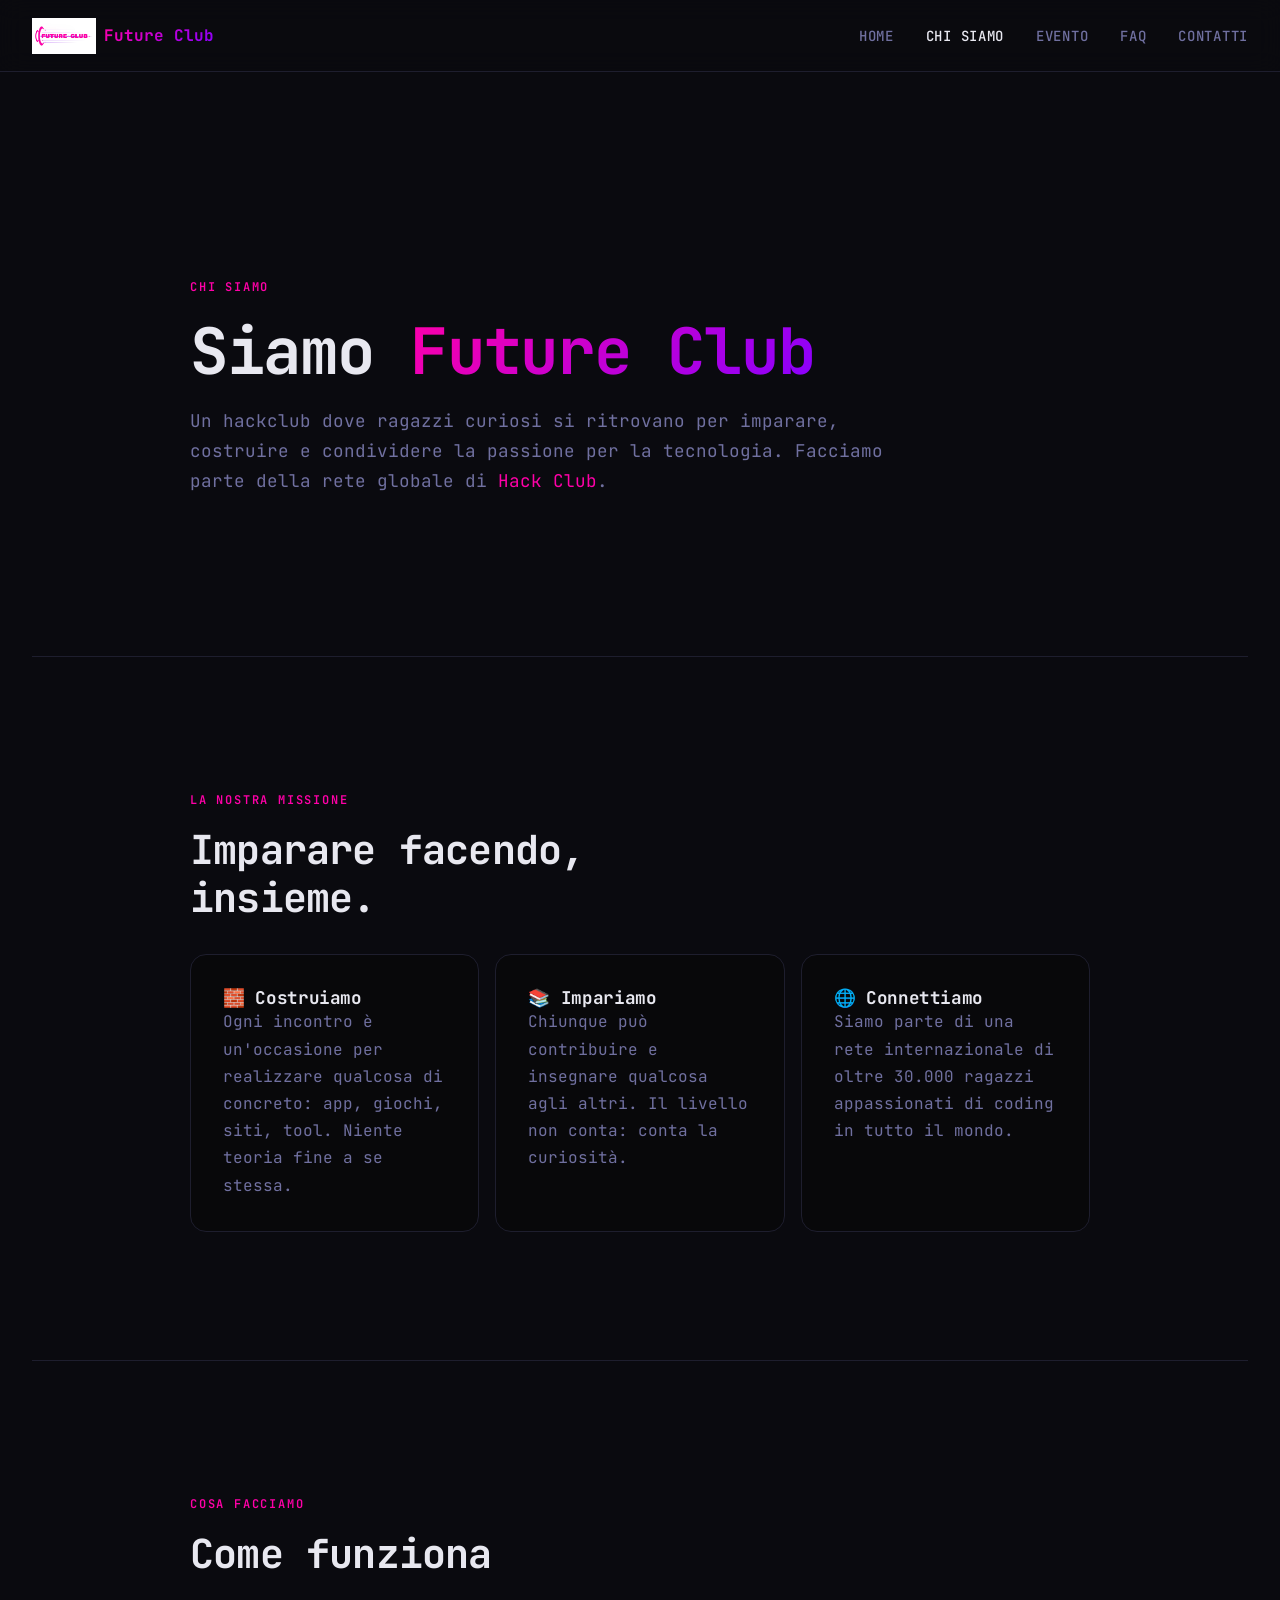
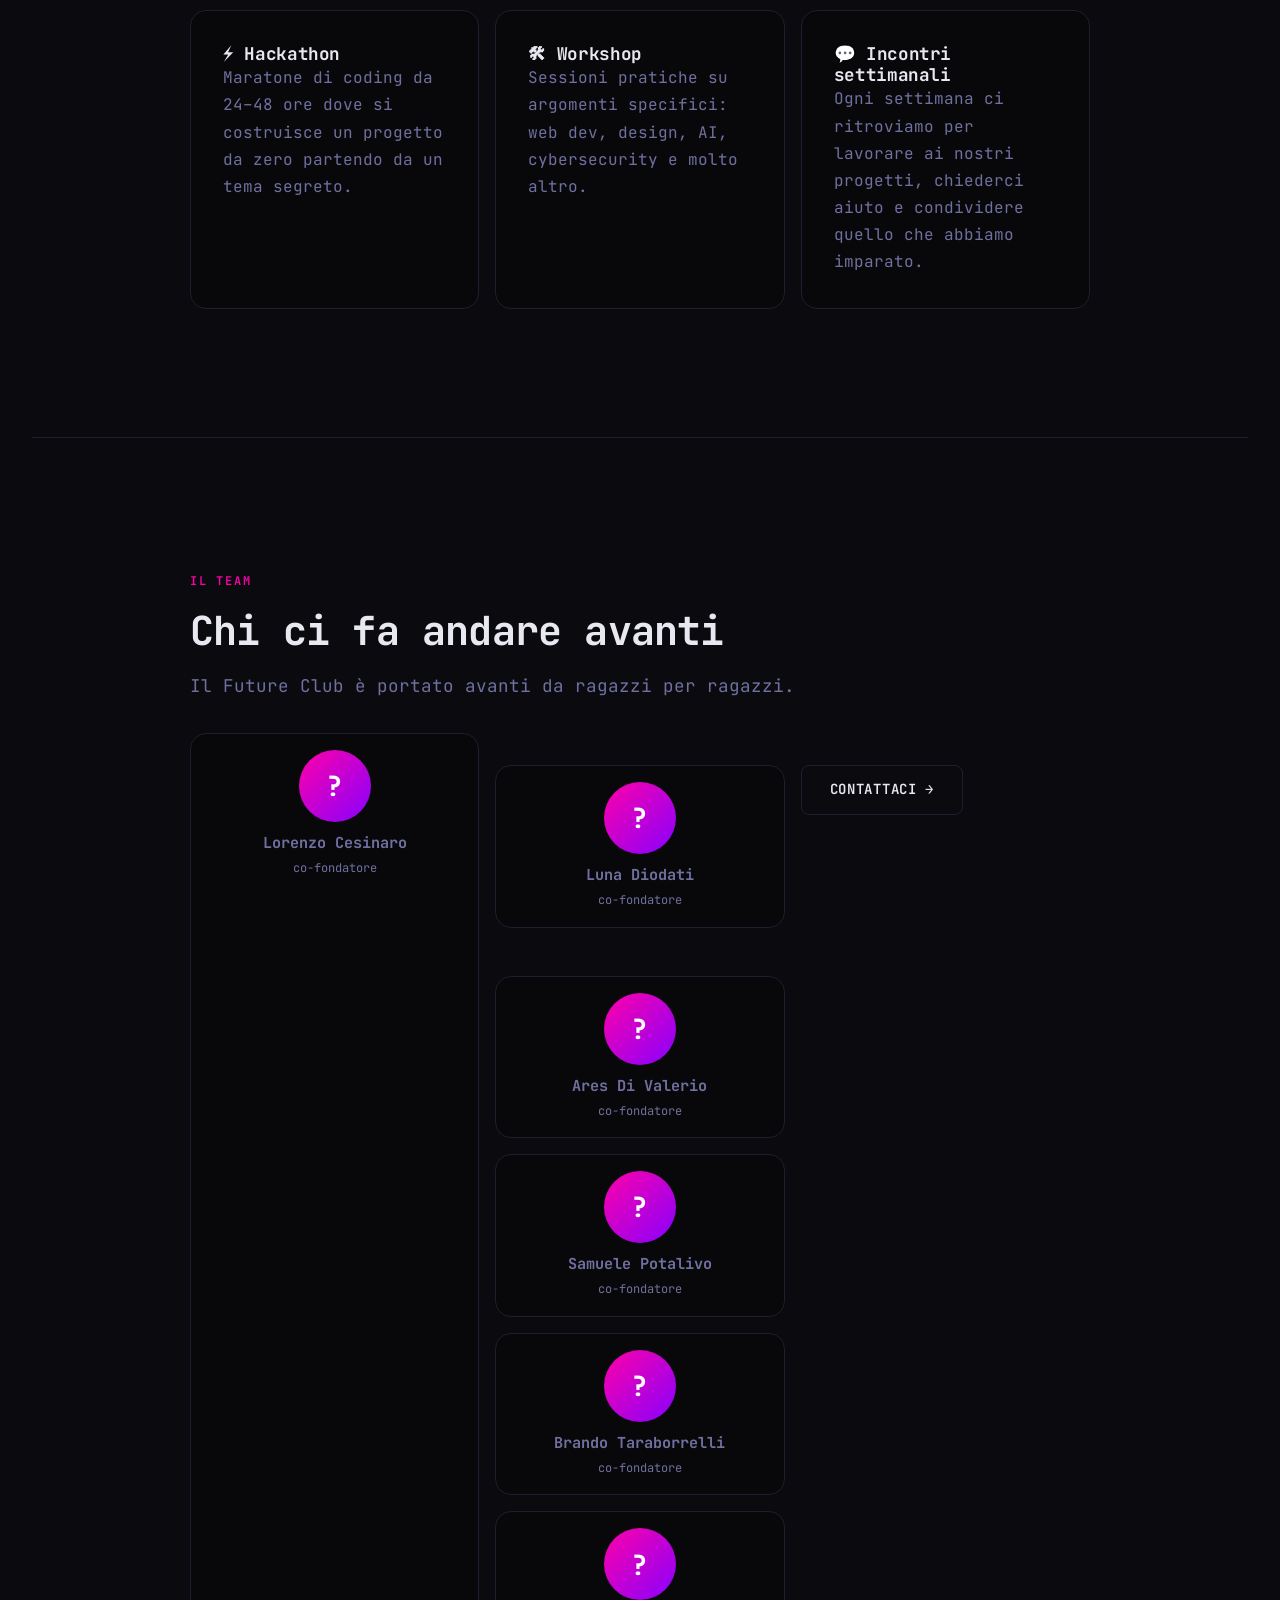
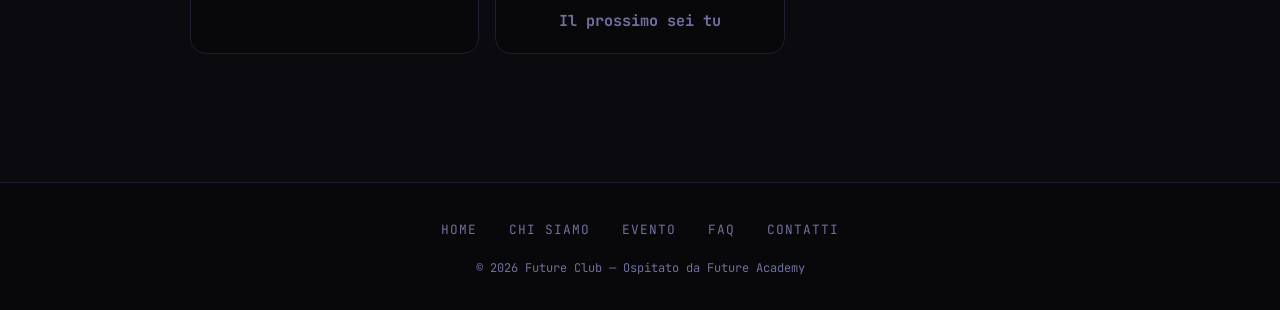
==== chi-siamo.html @ 722909b2 "Merge branch 'main' of https://github.com/sbirulillo/club-site" ====
<!DOCTYPE html>
<html lang="it">
<head>
  <meta charset="UTF-8">
  <meta name="viewport" content="width=device-width, initial-scale=1.0">
  <title>Chi siamo — Future Club</title>
  <meta name="description" content="Scopri chi siamo, la nostra missione e il team che fa andare avanti il Future Club.">
  <link rel="preconnect" href="https://fonts.googleapis.com">
  <link rel="preconnect" href="https://fonts.gstatic.com" crossorigin>
  <link href="https://fonts.googleapis.com/css2?family=JetBrains+Mono:wght@400;500;600;700&display=swap" rel="stylesheet">
  <link rel="stylesheet" href="css/global.css">
</head>
<body>

  <div id="navbar"></div>

  <main>

    <!-- HERO -->
    <section class="section" style="padding-top: calc(var(--spacing-xl) + var(--nav-height));">
      <div class="section__inner">
        <span class="section__label fade-in">Chi siamo</span>
        <h1 class="section__title fade-in">
          Siamo <span class="text-gradient">Future Club</span>
        </h1>
        <p class="section__subtitle fade-in">
          Un hackclub dove ragazzi curiosi si ritrovano per imparare, costruire
          e condividere la passione per la tecnologia. Facciamo parte della rete
          globale di <a href="https://hackclub.com" target="_blank" rel="noopener">Hack Club</a>.
        </p>
      </div>
    </section>

    <div class="divider"></div>

    <!-- MISSION -->
    <section class="section">
      <div class="section__inner">
        <span class="section__label fade-in">La nostra missione</span>
        <h2 class="section__title fade-in">Imparare facendo,<br>insieme.</h2>

        <div class="features-grid" style="margin-top: var(--spacing-md);">
          <div class="card fade-in">
            <h4>&#x1F9F1; Costruiamo</h4>
            <p>
              Ogni incontro è un'occasione per realizzare qualcosa di concreto:
              app, giochi, siti, tool. Niente teoria fine a se stessa.
            </p>
          </div>
          <div class="card fade-in">
            <h4>&#x1F4DA; Impariamo</h4>
            <p>
              Chiunque può contribuire e insegnare qualcosa agli altri.
              Il livello non conta: conta la curiosità.
            </p>
          </div>
          <div class="card fade-in">
            <h4>&#x1F310; Connettiamo</h4>
            <p>
              Siamo parte di una rete internazionale di oltre 30.000 ragazzi
              appassionati di coding in tutto il mondo.
            </p>
          </div>
        </div>
      </div>
    </section>

    <div class="divider"></div>

    <!-- COSA FACCIAMO -->
    <section class="section">
      <div class="section__inner">
        <span class="section__label fade-in">Cosa facciamo</span>
        <h2 class="section__title fade-in">Come funziona</h2>

        <div class="features-grid" style="margin-top: var(--spacing-md);">
          <div class="card fade-in">
            <h4>&#x26A1; Hackathon</h4>
            <p>
              Maratone di coding da 24&ndash;48 ore dove si costruisce un progetto
              da zero partendo da un tema segreto.
            </p>
          </div>
          <div class="card fade-in">
            <h4>&#x1F6E0; Workshop</h4>
            <p>
              Sessioni pratiche su argomenti specifici: web dev, design, AI,
              cybersecurity e molto altro.
            </p>
          </div>
          <div class="card fade-in">
            <h4>&#x1F4AC; Incontri settimanali</h4>
            <p>
              Ogni settimana ci ritroviamo per lavorare ai nostri progetti,
              chiederci aiuto e condividere quello che abbiamo imparato.
            </p>
          </div>
        </div>
      </div>
    </section>

    <div class="divider"></div>

    <!-- TEAM -->
    <section class="section">
      <div class="section__inner">
        <span class="section__label fade-in">Il team</span>
        <h2 class="section__title fade-in">Chi ci fa andare avanti</h2>
        <p class="section__subtitle fade-in">
          Il Future Club è portato avanti da ragazzi per ragazzi.
        </p>

        <!-- FATTO Aggiungere i membri del team -->
        <!-- Per aggiungere un membro, copia uno dei blocchi .team-card sotto -->
        <div class="team-grid">
          <div class="team-card fade-in">
            <div class="team-card__avatar">?</div>
            <p class="team-card__name">Lorenzo Cesinaro</p>
            <p class="team-card__role">co-fondatore</p>
          </div>         
        <div class="team-grid">
          <div class="team-card fade-in">
            <div class="team-card__avatar">?</div>
            <p class="team-card__name">Luna Diodati</p>
            <p class="team-card__role">co-fondatore</p>
          </div>
        <div class="team-grid">
          <div class="team-card fade-in">
            <div class="team-card__avatar">?</div>
            <p class="team-card__name">Ares Di Valerio</p>
            <p class="team-card__role">co-fondatore</p>
          </div>
          <div class="team-card fade-in">
            <div class="team-card__avatar">?</div>
            <p class="team-card__name">Samuele Potalivo</p>
            <p class="team-card__role">co-fondatore</p>
          </div>
          <div class="team-card fade-in">
            <div class="team-card__avatar">?</div>
            <p class="team-card__name">Brando Taraborrelli</p>
            <p class="team-card__role">co-fondatore</p>
          </div>
        </div>
          <div class="team-card fade-in">
            <div class="team-card__avatar">?</div>
            <p class="team-card__name">Il prossimo sei tu</p>
            <p class="team-card__role"></p>
          </div>
        </div>

        <div style="margin-top: var(--spacing-md);" class="fade-in">
          <a href="contatti.html" class="btn btn-secondary">Contattaci &rarr;</a>
        </div>
      </div>
    </section>

  </main>

  <div id="footer"></div>

  <script src="js/components.js"></script>
  <script src="js/animations.js"></script>

</body>
</html>
---- css/global.css ----
/* =============================================
   GLOBAL.CSS — Future Club
   Foglio stile unico. Modifica le variabili in
   :root per cambiare colori, font e spacing.
   ============================================= */

/* --- VARIABILI --- */
:root {
  --color-pink:    #ff00a8;
  --color-violet:  #8700ff;
  --color-bg:      #0a0a0f;
  --color-surface: #08080a;



  --color-border:  #1e1e2e;
  --color-text:    #e8e8f0;
  --color-muted:   #7070a0;

  --gradient-brand: linear-gradient(135deg, var(--color-pink), var(--color-violet));

  --font-mono: 'JetBrains Mono', 'Courier New', monospace;

  --radius: 8px;
  --radius-lg: 16px;

  --spacing-xs:  0.5rem;
  --spacing-sm:  1rem;
  --spacing-md:  2rem;
  --spacing-lg:  4rem;
  --spacing-xl:  8rem;

  --nav-height: 72px;

  --transition: 0.3s ease;
}

/* --- RESET --- */
*, *::before, *::after {
  box-sizing: border-box;
  margin: 0;
  padding: 0;
}

html {
  scroll-behavior: smooth;
}

body {
  background-color: var(--color-bg);
  color: var(--color-text);
  font-family: var(--font-mono);
  font-size: 1rem;
  line-height: 1.7;
  min-height: 100vh;
}

/* --- TIPOGRAFIA --- */
h1, h2, h3, h4 {
  font-family: var(--font-mono);
  font-weight: 700;
  line-height: 1.2;
  letter-spacing: -0.02em;
}

h1 { font-size: clamp(2rem, 6vw, 4rem); }
h2 { font-size: clamp(1.5rem, 4vw, 2.5rem); }
h3 { font-size: clamp(1.1rem, 2.5vw, 1.5rem); }
h4 { font-size: 1.1rem; }

p {
  color: var(--color-muted);
  max-width: 65ch;
}

a {
  color: var(--color-pink);
  text-decoration: none;
  transition: color var(--transition);
}

a:hover {
  color: var(--color-violet);
}

/* --- NAVBAR --- */
#navbar {
  position: sticky;
  top: 0;
  z-index: 100;
}

.nav {
  display: flex;
  align-items: center;
  justify-content: space-between;
  height: var(--nav-height);
  padding: 0 var(--spacing-md);
  background-color: rgba(10, 10, 15, 0.9);
  backdrop-filter: blur(12px);
  border-bottom: 1px solid var(--color-border);
}

.nav__logo {
  display: flex;
  align-items: center;
  gap: var(--spacing-xs);
  text-decoration: none;
}

.nav__logo img {
  height: 36px;
  width: auto;
}

.nav__logo-text {
  font-size: 1rem;
  font-weight: 700;
  background: var(--gradient-brand);
  -webkit-background-clip: text;
  -webkit-text-fill-color: transparent;
  background-clip: text;
}

.nav__links {
  display: flex;
  gap: var(--spacing-md);
  list-style: none;
}

.nav__links a {
  color: var(--color-muted);
  font-size: 0.875rem;
  font-weight: 500;
  letter-spacing: 0.05em;
  text-transform: uppercase;
  transition: color var(--transition);
}

.nav__links a:hover,
.nav__links a.active {
  color: var(--color-text);
}

.nav__burger {
  display: none;
  flex-direction: column;
  gap: 5px;
  background: none;
  border: none;
  cursor: pointer;
  padding: 4px;
}

.nav__burger span {
  display: block;
  width: 24px;
  height: 2px;
  background: var(--color-text);
  transition: var(--transition);
}

/* --- FOOTER --- */
#footer {}

.footer {
  border-top: 1px solid var(--color-border);
  padding: var(--spacing-md);
  text-align: center;
  background-color: var(--color-surface);
}

.footer__inner {
  max-width: 900px;
  margin: 0 auto;
  display: flex;
  flex-direction: column;
  align-items: center;
  gap: var(--spacing-sm);
}

.footer__links {
  display: flex;
  gap: var(--spacing-md);
  list-style: none;
}

.footer__links a {
  color: var(--color-muted);
  font-size: 0.8rem;
  text-transform: uppercase;
  letter-spacing: 0.08em;
}

.footer__links a:hover {
  color: var(--color-pink);
}

.footer__copy {
  font-size: 0.75rem;
  color: var(--color-muted);
}

/* --- BOTTONI --- */
.btn {
  display: inline-flex;
  align-items: center;
  gap: 0.5rem;
  padding: 0.75rem 1.75rem;
  border-radius: var(--radius);
  font-family: var(--font-mono);
  font-size: 0.875rem;
  font-weight: 600;
  letter-spacing: 0.05em;
  text-transform: uppercase;
  cursor: pointer;
  border: none;
  text-decoration: none;
  transition: transform var(--transition), box-shadow var(--transition), opacity var(--transition);
}

.btn:hover {
  transform: translateY(-2px);
}

.btn-primary {
  background: var(--gradient-brand);
  color: #fff;
  box-shadow: 0 0 24px rgba(255, 0, 168, 0.3);
}

.btn-primary:hover {
  box-shadow: 0 0 40px rgba(255, 0, 168, 0.5);
  color: #fff;
}

.btn-secondary {
  background: transparent;
  color: var(--color-text);
  border: 1px solid var(--color-border);
}

.btn-secondary:hover {
  border-color: var(--color-pink);
  color: var(--color-pink);
}

/* --- SEZIONI --- */
.section {
  padding: var(--spacing-xl) var(--spacing-md);
}

.section--sm {
  padding: var(--spacing-lg) var(--spacing-md);
}

.section__inner {
  max-width: 900px;
  margin: 0 auto;
}

.section__label {
  display: inline-block;
  font-size: 0.75rem;
  font-weight: 600;
  letter-spacing: 0.15em;
  text-transform: uppercase;
  color: var(--color-pink);
  margin-bottom: var(--spacing-sm);
}

.section__title {
  margin-bottom: var(--spacing-sm);
}

.section__subtitle {
  font-size: 1.1rem;
  color: var(--color-muted);
  margin-bottom: var(--spacing-md);
}

/* --- CARD --- */
.card {
  background: var(--color-surface);
  border: 1px solid var(--color-border);
  border-radius: var(--radius-lg);
  padding: var(--spacing-md);
  transition: border-color var(--transition), box-shadow var(--transition);
}

.card:hover {
  border-color: var(--color-pink);
  box-shadow: 0 0 32px rgba(255, 0, 168, 0.1);
}

/* --- CARD EVENTO (preview in home) --- */
.event-card {
  background: var(--color-surface);
  border: 1px solid var(--color-border);
  border-radius: var(--radius-lg);
  padding: var(--spacing-md);
  display: grid;
  grid-template-columns: 1fr auto;
  gap: var(--spacing-md);
  align-items: center;
  transition: border-color var(--transition), box-shadow var(--transition);
}

.event-card:hover {
  border-color: var(--color-violet);
  box-shadow: 0 0 32px rgba(135, 0, 255, 0.15);
}

.event-card__badge {
  display: inline-flex;
  align-items: center;
  gap: 0.4rem;
  font-size: 0.7rem;
  font-weight: 700;
  letter-spacing: 0.12em;
  text-transform: uppercase;
  color: var(--color-pink);
  margin-bottom: var(--spacing-xs);
}

.event-card__badge::before {
  content: '';
  display: block;
  width: 6px;
  height: 6px;
  border-radius: 50%;
  background: var(--color-pink);
  animation: pulse 1.5s infinite;
}

.event-card__title {
  font-size: 1.5rem;
  margin-bottom: 0.25rem;
}

.event-card__meta {
  font-size: 0.8rem;
  color: var(--color-muted);
  margin-bottom: var(--spacing-xs);
}

.event-card__desc {
  font-size: 0.9rem;
  max-width: 55ch;
}

/* --- HERO --- */
.hero {
  min-height: calc(100vh - var(--nav-height));
  display: flex;
  align-items: center;
  padding: var(--spacing-xl) var(--spacing-md);
  position: relative;
  overflow: hidden;
}

.hero::before {
  content: '';
  position: absolute;
  top: -20%;
  left: -10%;
  width: 600px;
  height: 600px;
  background: radial-gradient(circle, rgba(135, 0, 255, 0.15) 0%, transparent 70%);
  pointer-events: none;
}

.hero::after {
  content: '';
  position: absolute;
  bottom: -10%;
  right: -10%;
  width: 400px;
  height: 400px;
  background: radial-gradient(circle, rgba(255, 0, 168, 0.1) 0%, transparent 70%);
  pointer-events: none;
}

.hero__inner {
  max-width: 900px;
  margin: 0 auto;
  position: relative;
  z-index: 1;
}

.hero__tag {
  display: inline-flex;
  align-items: center;
  gap: 0.5rem;
  font-size: 0.75rem;
  font-weight: 600;
  letter-spacing: 0.15em;
  text-transform: uppercase;
  color: var(--color-muted);
  border: 1px solid var(--color-border);
  border-radius: 999px;
  padding: 0.3rem 1rem;
  margin-bottom: var(--spacing-sm);
}

.hero__title {
  margin-bottom: var(--spacing-sm);
}

.hero__title .accent {
  background: var(--gradient-brand);
  -webkit-background-clip: text;
  -webkit-text-fill-color: transparent;
  background-clip: text;
}

.hero__subtitle {
  font-size: 1.1rem;
  margin-bottom: var(--spacing-md);
  max-width: 55ch;
}

.hero__actions {
  display: flex;
  gap: var(--spacing-sm);
  flex-wrap: wrap;
}

/* --- TYPING CURSOR --- */
.typed-cursor {
  display: inline-block;
  width: 3px;
  height: 1em;
  background: var(--color-pink);
  margin-left: 4px;
  vertical-align: middle;
  animation: blink 1s step-end infinite;
}

/* --- DIVIDER --- */
.divider {
  height: 1px;
  background: var(--color-border);
  margin: 0 var(--spacing-md);
}

/* --- GRID FEATURES --- */
.features-grid {
  display: grid;
  grid-template-columns: repeat(auto-fit, minmax(240px, 1fr));
  gap: var(--spacing-sm);
  margin-top: var(--spacing-md);
}

/* --- FAQ ACCORDION --- */
.faq-list {
  margin-top: var(--spacing-md);
  display: flex;
  flex-direction: column;
  gap: 0.5rem;
}

.faq-item {
  border: 1px solid var(--color-border);
  border-radius: var(--radius);
  overflow: hidden;
}

.faq-item__question {
  width: 100%;
  display: flex;
  justify-content: space-between;
  align-items: center;
  padding: var(--spacing-sm) var(--spacing-md);
  background: var(--color-surface);
  color: var(--color-text);
  font-family: var(--font-mono);
  font-size: 0.95rem;
  font-weight: 600;
  cursor: pointer;
  border: none;
  text-align: left;
  transition: background var(--transition);
}

.faq-item__question:hover {
  background: var(--color-border);
}

.faq-item__icon {
  font-size: 1.2rem;
  font-weight: 300;
  color: var(--color-pink);
  transition: transform var(--transition);
  flex-shrink: 0;
}

.faq-item.open .faq-item__icon {
  transform: rotate(45deg);
}

.faq-item__answer {
  max-height: 0;
  overflow: hidden;
  transition: max-height 0.4s ease, padding 0.3s ease;
  background: var(--color-bg);
}

.faq-item.open .faq-item__answer {
  max-height: 300px;
}

.faq-item__answer p {
  padding: var(--spacing-sm) var(--spacing-md);
  font-size: 0.9rem;
}

/* --- CONTATTI --- */
.contacts-grid {
  display: grid;
  grid-template-columns: repeat(auto-fit, minmax(200px, 1fr));
  gap: var(--spacing-sm);
  margin-top: var(--spacing-md);
}

.contact-card {
  background: var(--color-surface);
  border: 1px solid var(--color-border);
  border-radius: var(--radius-lg);
  padding: var(--spacing-md);
  display: flex;
  flex-direction: column;
  gap: 0.5rem;
  text-decoration: none;
  color: inherit;
  transition: border-color var(--transition), box-shadow var(--transition), transform var(--transition);
}

.contact-card:hover {
  border-color: var(--color-pink);
  box-shadow: 0 0 24px rgba(255, 0, 168, 0.12);
  transform: translateY(-3px);
  color: inherit;
}

.contact-card__icon {
  font-size: 1.75rem;
}

.contact-card__label {
  font-size: 0.7rem;
  font-weight: 700;
  letter-spacing: 0.12em;
  text-transform: uppercase;
  color: var(--color-muted);
}

.contact-card__value {
  font-size: 0.95rem;
  font-weight: 600;
  color: var(--color-text);
}

/* --- TEAM GRID --- */
.team-grid {
  display: grid;
  grid-template-columns: repeat(auto-fit, minmax(160px, 1fr));
  gap: var(--spacing-sm);
  margin-top: var(--spacing-md);
}

.team-card {
  background: var(--color-surface);
  border: 1px solid var(--color-border);
  border-radius: var(--radius-lg);
  padding: var(--spacing-sm);
  text-align: center;
  transition: border-color var(--transition);
}

.team-card:hover {
  border-color: var(--color-violet);
}

.team-card__avatar {
  width: 72px;
  height: 72px;
  border-radius: 50%;
  background: var(--gradient-brand);
  margin: 0 auto var(--spacing-xs);
  display: flex;
  align-items: center;
  justify-content: center;
  font-size: 1.75rem;
  font-weight: 700;
  color: #fff;
}

.team-card__name {
  font-size: 0.95rem;
  font-weight: 700;
  margin-bottom: 0.15rem;
}

.team-card__role {
  font-size: 0.75rem;
  color: var(--color-muted);
}

/* --- ANIMAZIONI --- */
@keyframes blink {
  0%, 100% { opacity: 1; }
  50%       { opacity: 0; }
}

@keyframes pulse {
  0%, 100% { transform: scale(1); opacity: 1; }
  50%       { transform: scale(1.6); opacity: 0.6; }
}

.fade-in {
  opacity: 0;
  transform: translateY(24px);
  transition: opacity 0.7s ease, transform 0.7s ease;
}

.fade-in.visible {
  opacity: 1;
  transform: translateY(0);
}

/* --- UTILITY --- */
.text-gradient {
  background: var(--gradient-brand);
  -webkit-background-clip: text;
  -webkit-text-fill-color: transparent;
  background-clip: text;
}

.tag {
  display: inline-block;
  font-size: 0.7rem;
  font-weight: 700;
  letter-spacing: 0.1em;
  text-transform: uppercase;
  padding: 0.2rem 0.75rem;
  border-radius: 999px;
  border: 1px solid var(--color-border);
  color: var(--color-muted);
}

/* --- RESPONSIVE --- */
@media (max-width: 768px) {
  .nav__links {
    display: none;
    position: absolute;
    top: var(--nav-height);
    left: 0;
    right: 0;
    flex-direction: column;
    background: var(--color-surface);
    border-bottom: 1px solid var(--color-border);
    padding: var(--spacing-sm) var(--spacing-md);
    gap: var(--spacing-sm);
  }

  .nav__links.open {
    display: flex;
  }

  .nav__burger {
    display: flex;
  }

  .event-card {
    grid-template-columns: 1fr;
  }

  .hero__actions {
    flex-direction: column;
    align-items: flex-start;
  }

  .section {
    padding: var(--spacing-lg) var(--spacing-sm);
  }
}
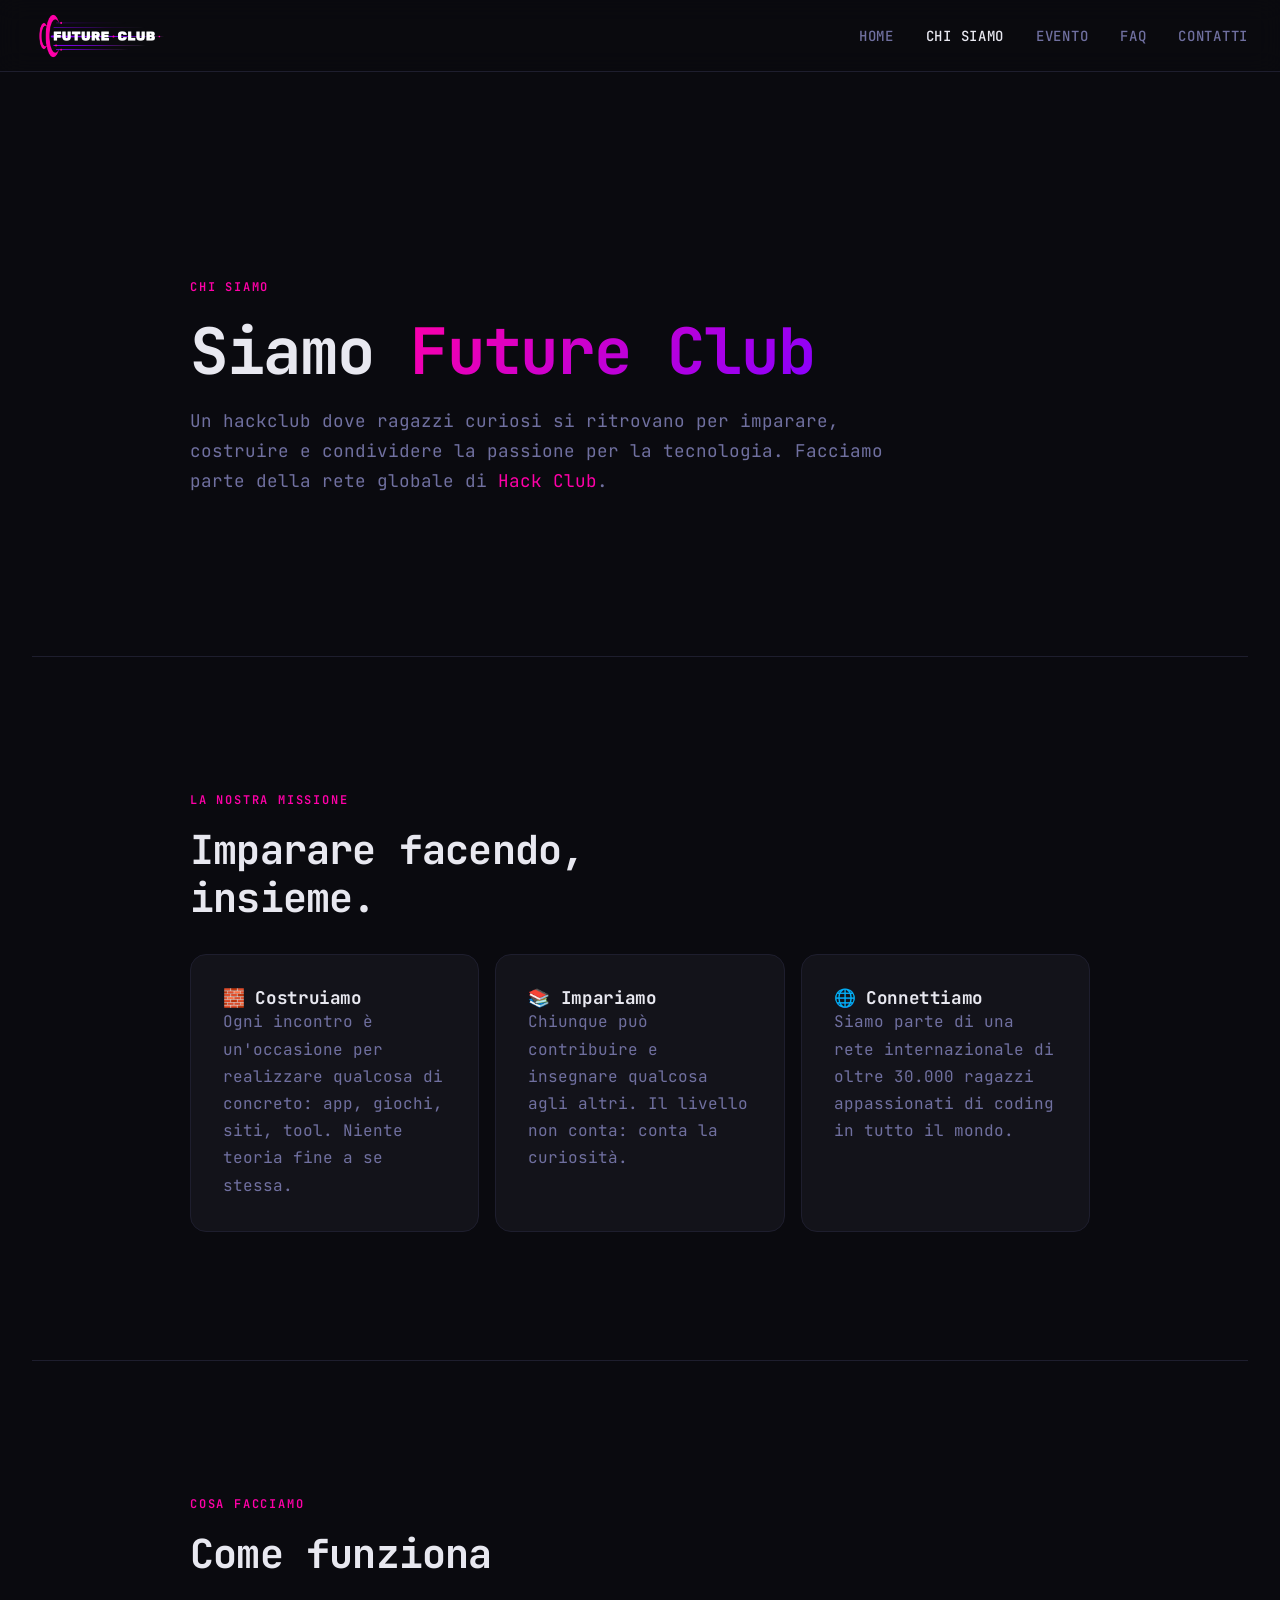
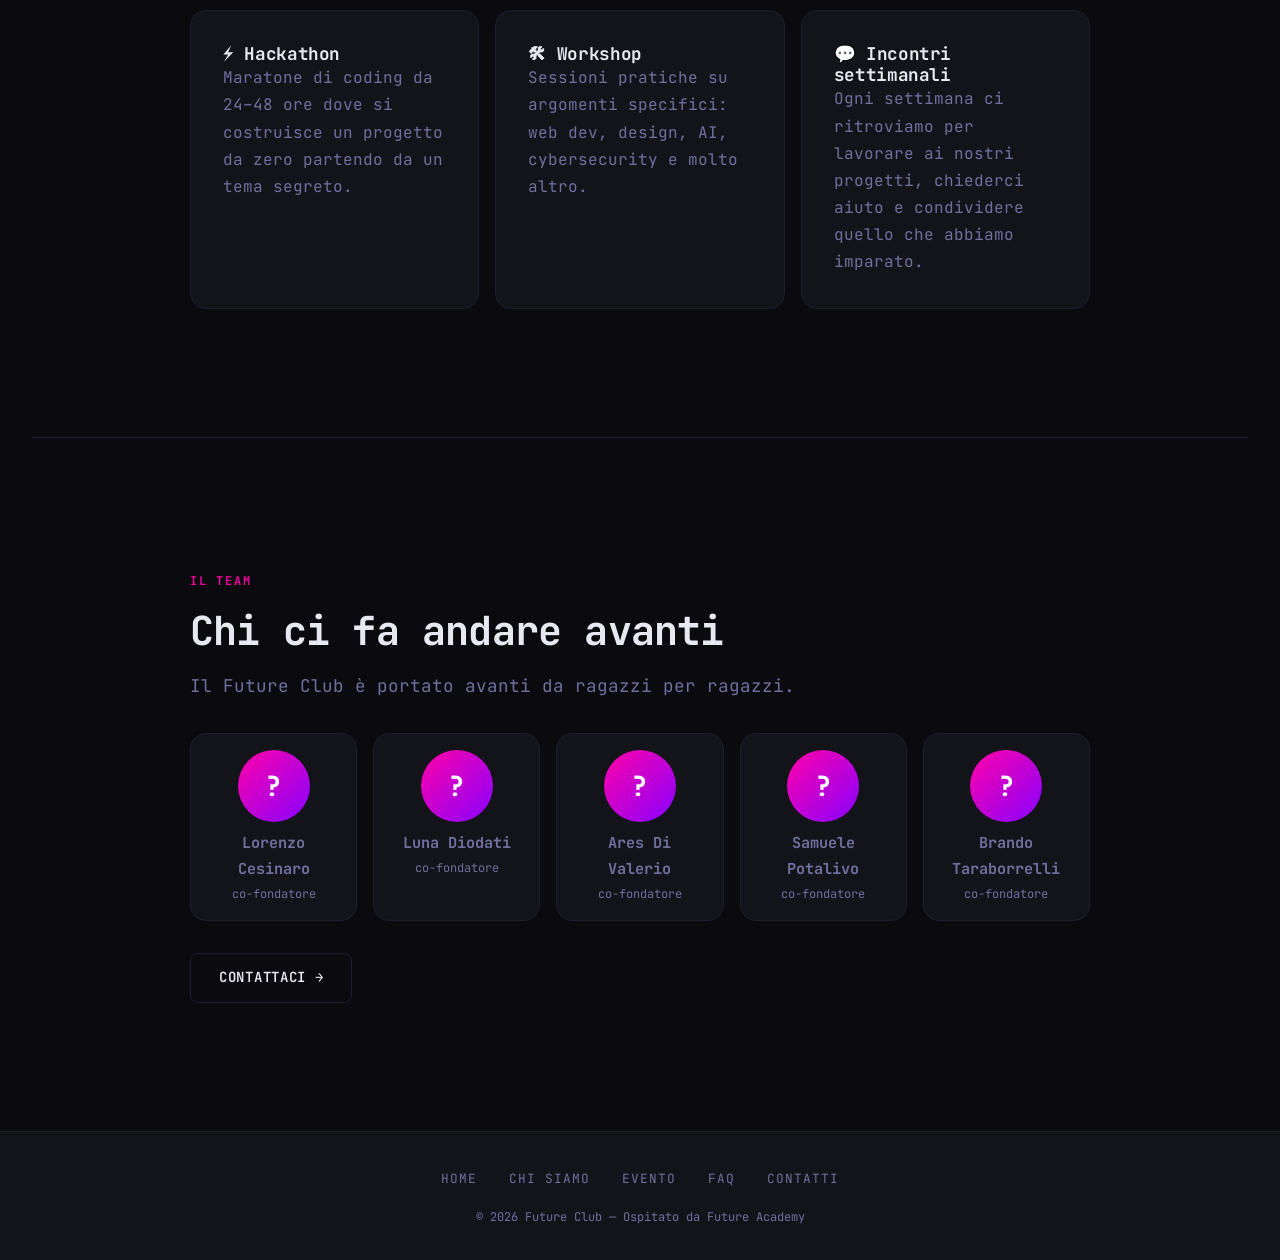
==== commit b682625d: "chi siamo" ====
--- a/chi-siamo.html
+++ b/chi-siamo.html
@@ -120,13 +120,13 @@
             <p class="team-card__name">Lorenzo Cesinaro</p>
             <p class="team-card__role">co-fondatore</p>
           </div>         
-        <div class="team-grid">
+        
           <div class="team-card fade-in">
             <div class="team-card__avatar">?</div>
             <p class="team-card__name">Luna Diodati</p>
             <p class="team-card__role">co-fondatore</p>
           </div>
-        <div class="team-grid">
+        
           <div class="team-card fade-in">
             <div class="team-card__avatar">?</div>
             <p class="team-card__name">Ares Di Valerio</p>
@@ -142,12 +142,7 @@
             <p class="team-card__name">Brando Taraborrelli</p>
             <p class="team-card__role">co-fondatore</p>
           </div>
-        </div>
-          <div class="team-card fade-in">
-            <div class="team-card__avatar">?</div>
-            <p class="team-card__name">Il prossimo sei tu</p>
-            <p class="team-card__role"></p>
-          </div>
+        
         </div>
 
         <div style="margin-top: var(--spacing-md);" class="fade-in">
--- a/css/global.css
+++ b/css/global.css
@@ -9,10 +9,7 @@
   --color-pink:    #ff00a8;
   --color-violet:  #8700ff;
   --color-bg:      #0a0a0f;
-  --color-surface: #08080a;
-
-
-
+  --color-surface: #13131a;
   --color-border:  #1e1e2e;
   --color-text:    #e8e8f0;
   --color-muted:   #7070a0;
@@ -109,7 +106,7 @@
 }
 
 .nav__logo img {
-  height: 36px;
+  height: 80px;
   width: auto;
 }
 
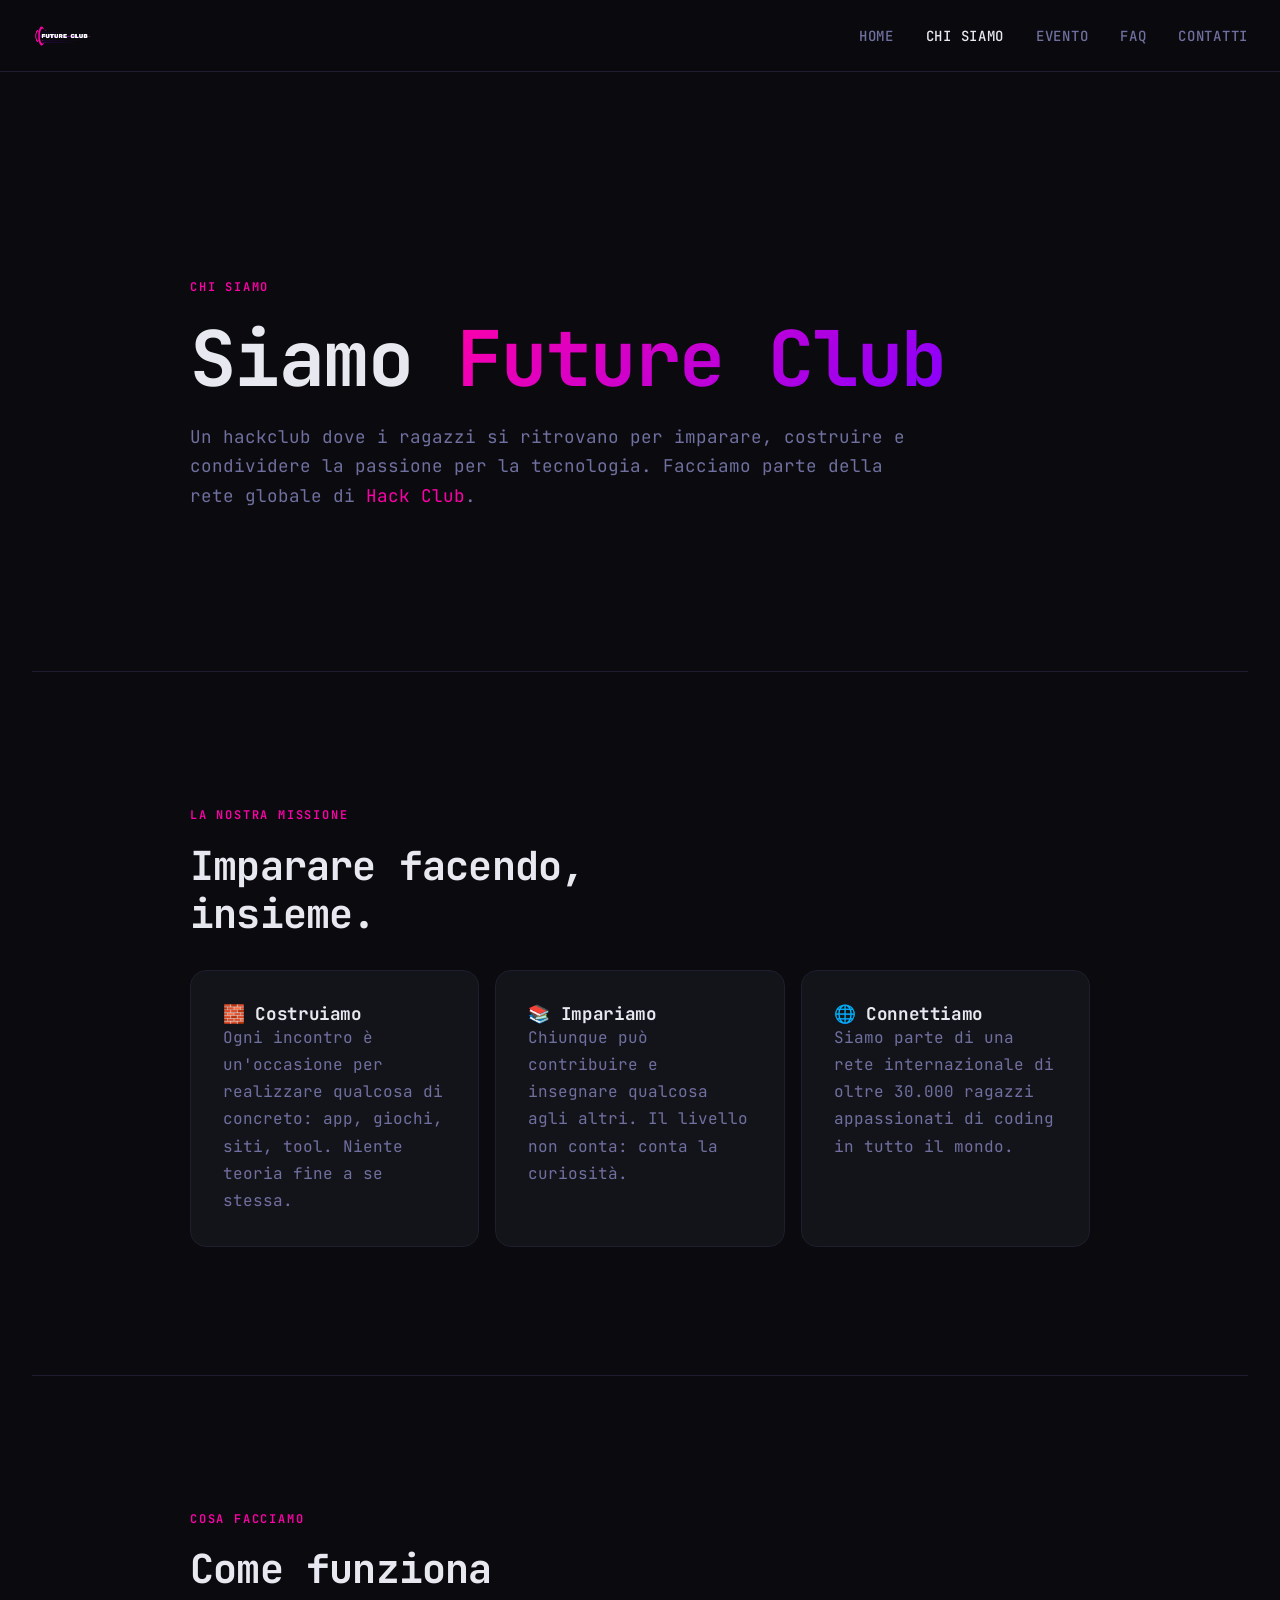
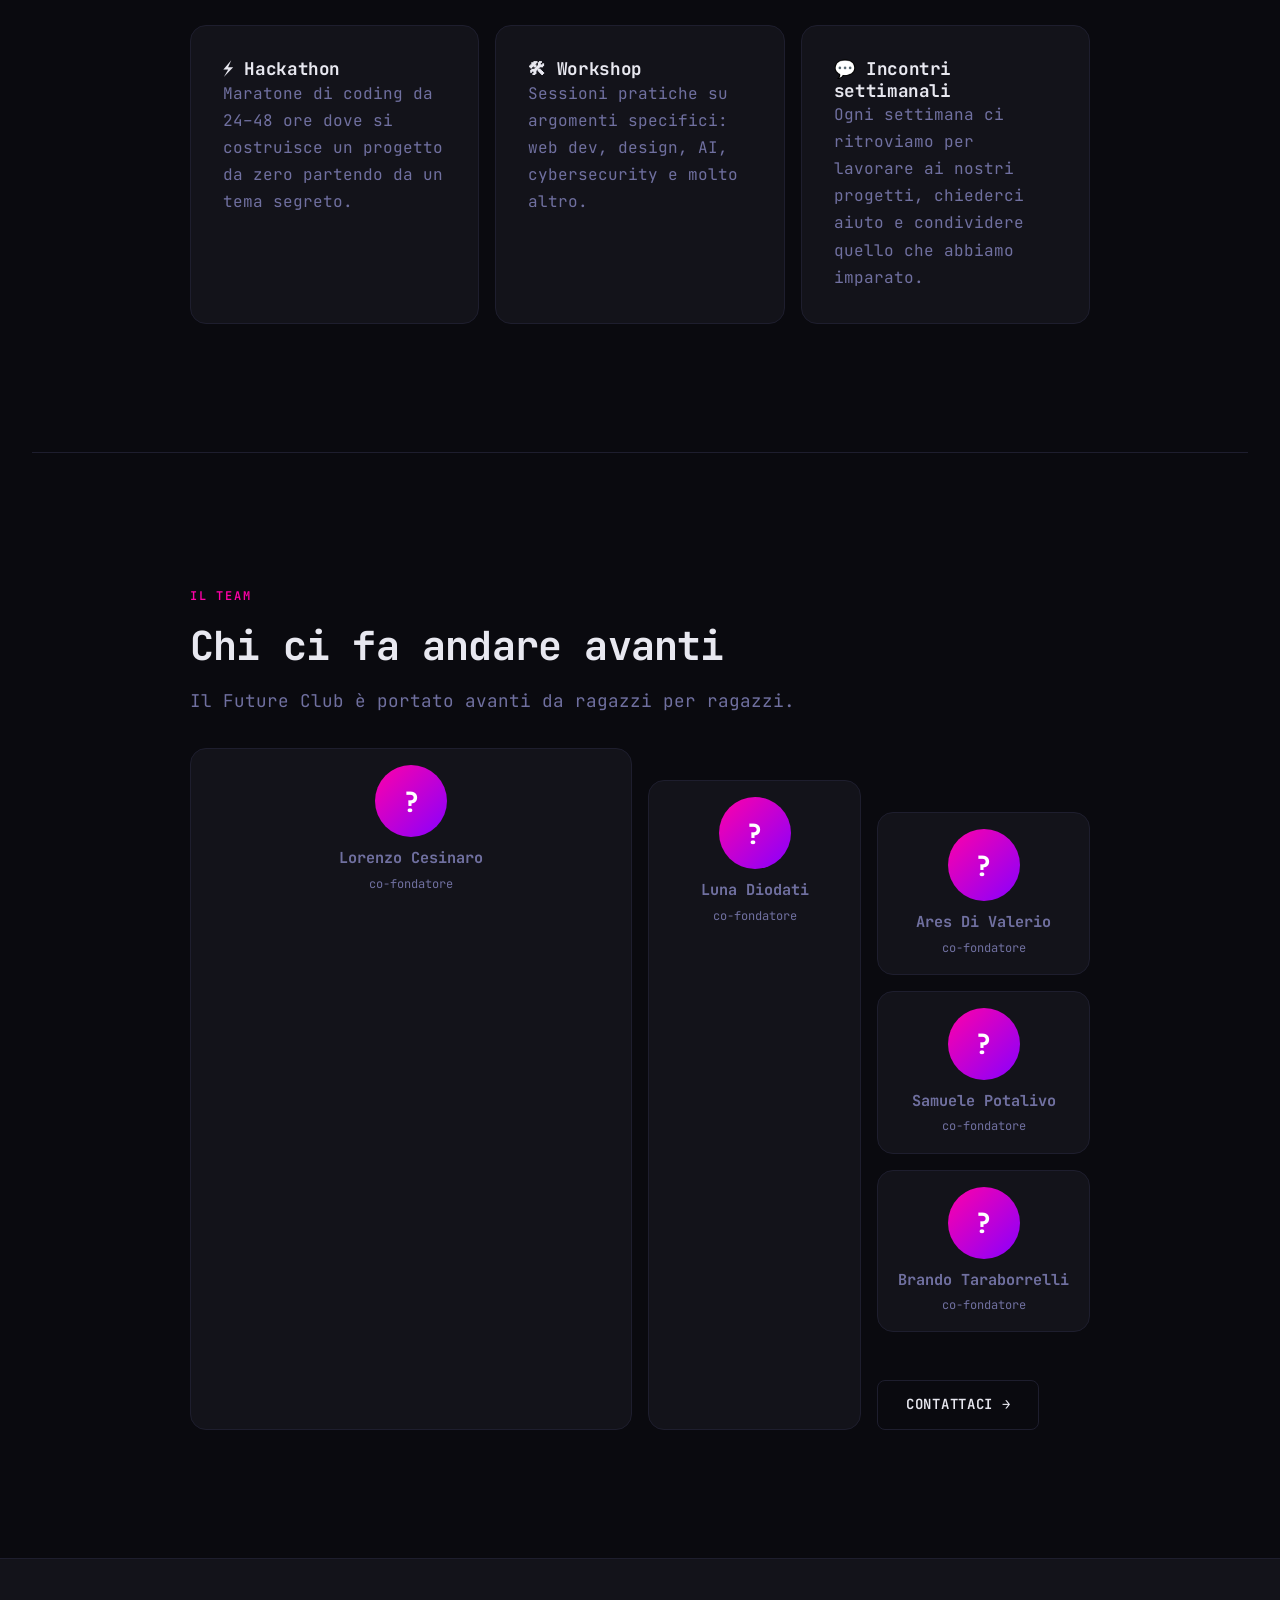
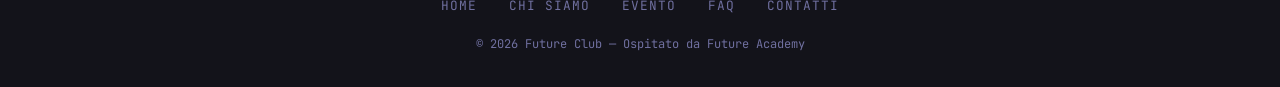
==== commit 75e48c26: "ho cambiato un pochino di cosette tra cui la pagina home, un poco di javascrip e alcune cosine nel c" ====
--- a/chi-siamo.html
+++ b/chi-siamo.html
@@ -1,5 +1,3 @@
-
-
 <!DOCTYPE html>
 <html lang="it">
 <head>
@@ -26,7 +24,7 @@
           Siamo <span class="text-gradient">Future Club</span>
         </h1>
         <p class="section__subtitle fade-in">
-          Un hackclub dove ragazzi curiosi si ritrovano per imparare, costruire
+          Un hackclub dove i ragazzi si ritrovano per imparare, costruire
           e condividere la passione per la tecnologia. Facciamo parte della rete
           globale di <a href="https://hackclub.com" target="_blank" rel="noopener">Hack Club</a>.
         </p>
@@ -120,13 +118,13 @@
             <p class="team-card__name">Lorenzo Cesinaro</p>
             <p class="team-card__role">co-fondatore</p>
           </div>         
-        
+        <div class="team-grid">
           <div class="team-card fade-in">
             <div class="team-card__avatar">?</div>
             <p class="team-card__name">Luna Diodati</p>
             <p class="team-card__role">co-fondatore</p>
           </div>
-        
+        <div class="team-grid">
           <div class="team-card fade-in">
             <div class="team-card__avatar">?</div>
             <p class="team-card__name">Ares Di Valerio</p>
@@ -142,8 +140,7 @@
             <p class="team-card__name">Brando Taraborrelli</p>
             <p class="team-card__role">co-fondatore</p>
           </div>
-        
-        </div>
+
 
         <div style="margin-top: var(--spacing-md);" class="fade-in">
           <a href="contatti.html" class="btn btn-secondary">Contattaci &rarr;</a>
--- a/css/global.css
+++ b/css/global.css
@@ -60,7 +60,7 @@
   letter-spacing: -0.02em;
 }
 
-h1 { font-size: clamp(2rem, 6vw, 4rem); }
+h1 { font-size: clamp(2rem, 6vw, 6rem); }
 h2 { font-size: clamp(1.5rem, 4vw, 2.5rem); }
 h3 { font-size: clamp(1.1rem, 2.5vw, 1.5rem); }
 h4 { font-size: 1.1rem; }
@@ -106,7 +106,7 @@
 }
 
 .nav__logo img {
-  height: 80px;
+  height: 36px;
   width: auto;
 }
 
@@ -158,7 +158,7 @@
 }
 
 /* --- FOOTER --- */
-#footer {}
+ /*#footer {}*/ 
 
 .footer {
   border-top: 1px solid var(--color-border);
@@ -383,21 +383,6 @@
   margin: 0 auto;
   position: relative;
   z-index: 1;
-}
-
-.hero__tag {
-  display: inline-flex;
-  align-items: center;
-  gap: 0.5rem;
-  font-size: 0.75rem;
-  font-weight: 600;
-  letter-spacing: 0.15em;
-  text-transform: uppercase;
-  color: var(--color-muted);
-  border: 1px solid var(--color-border);
-  border-radius: 999px;
-  padding: 0.3rem 1rem;
-  margin-bottom: var(--spacing-sm);
 }
 
 .hero__title {
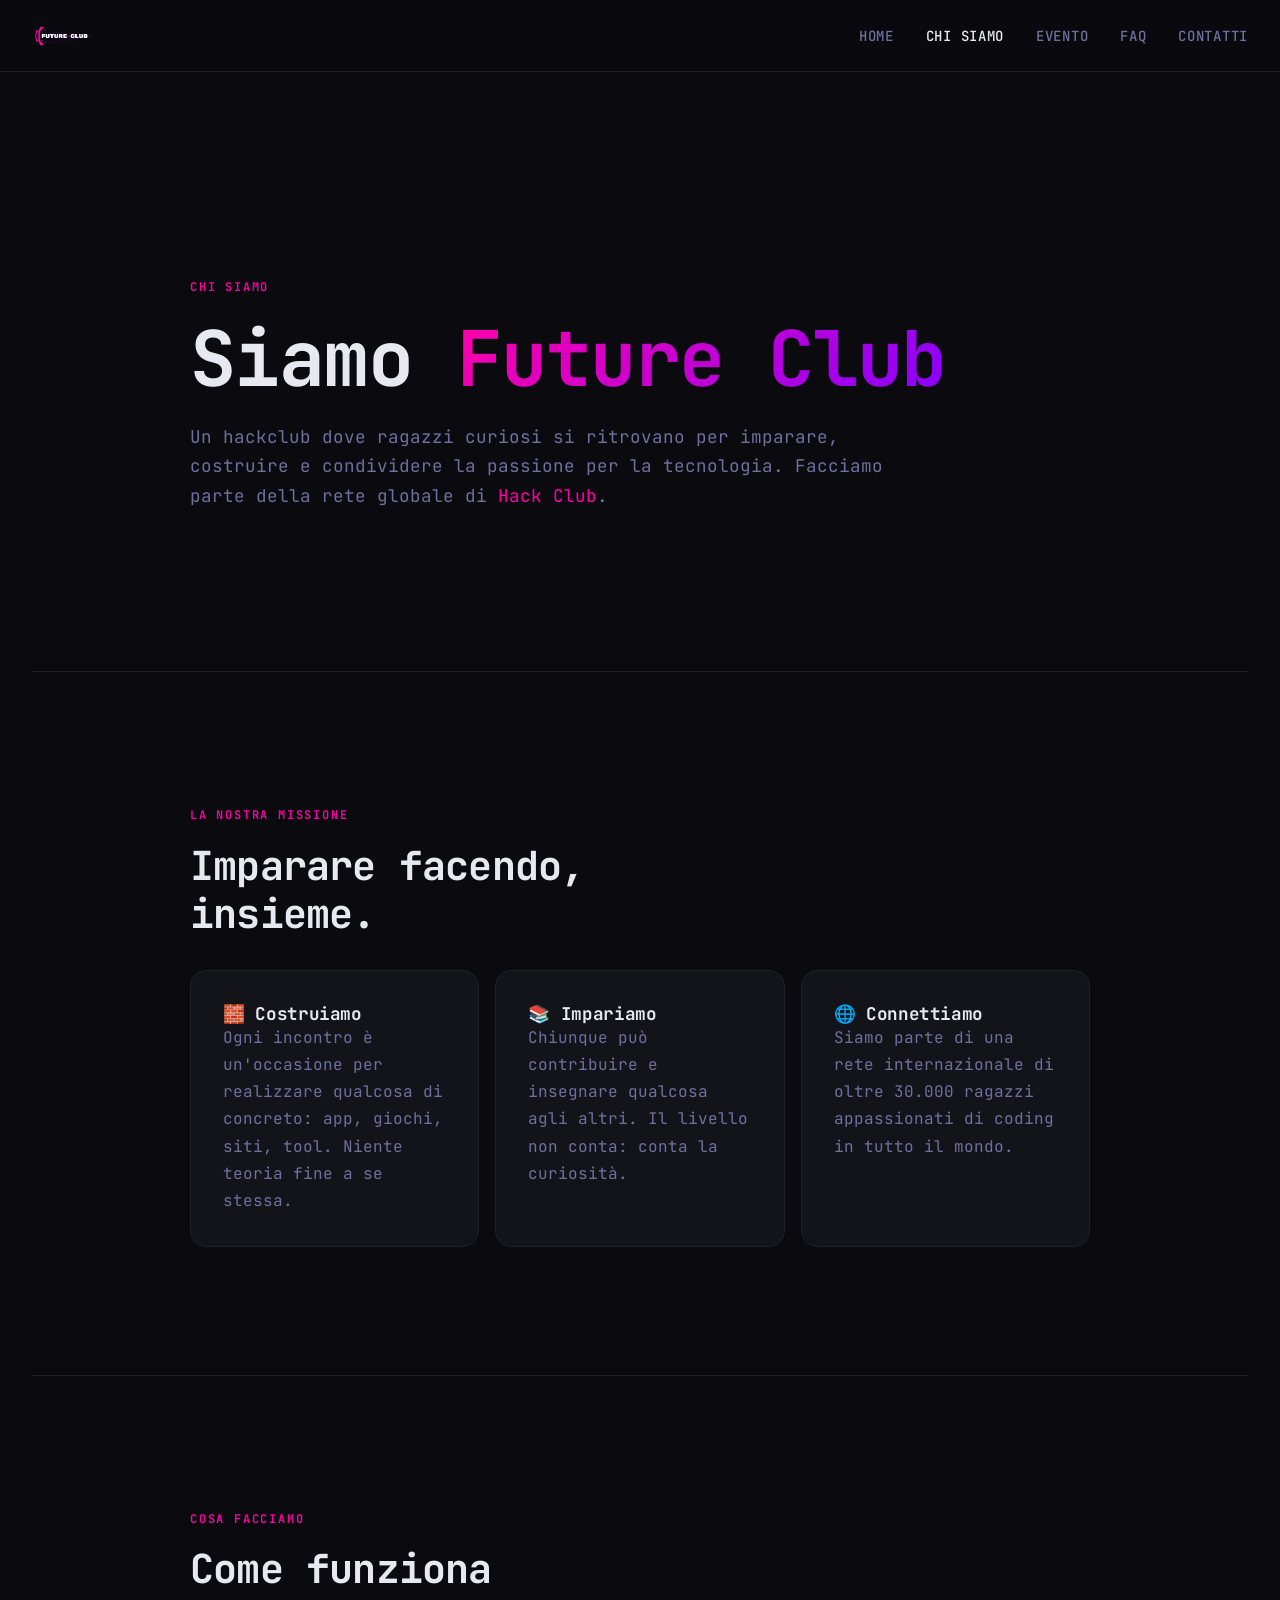
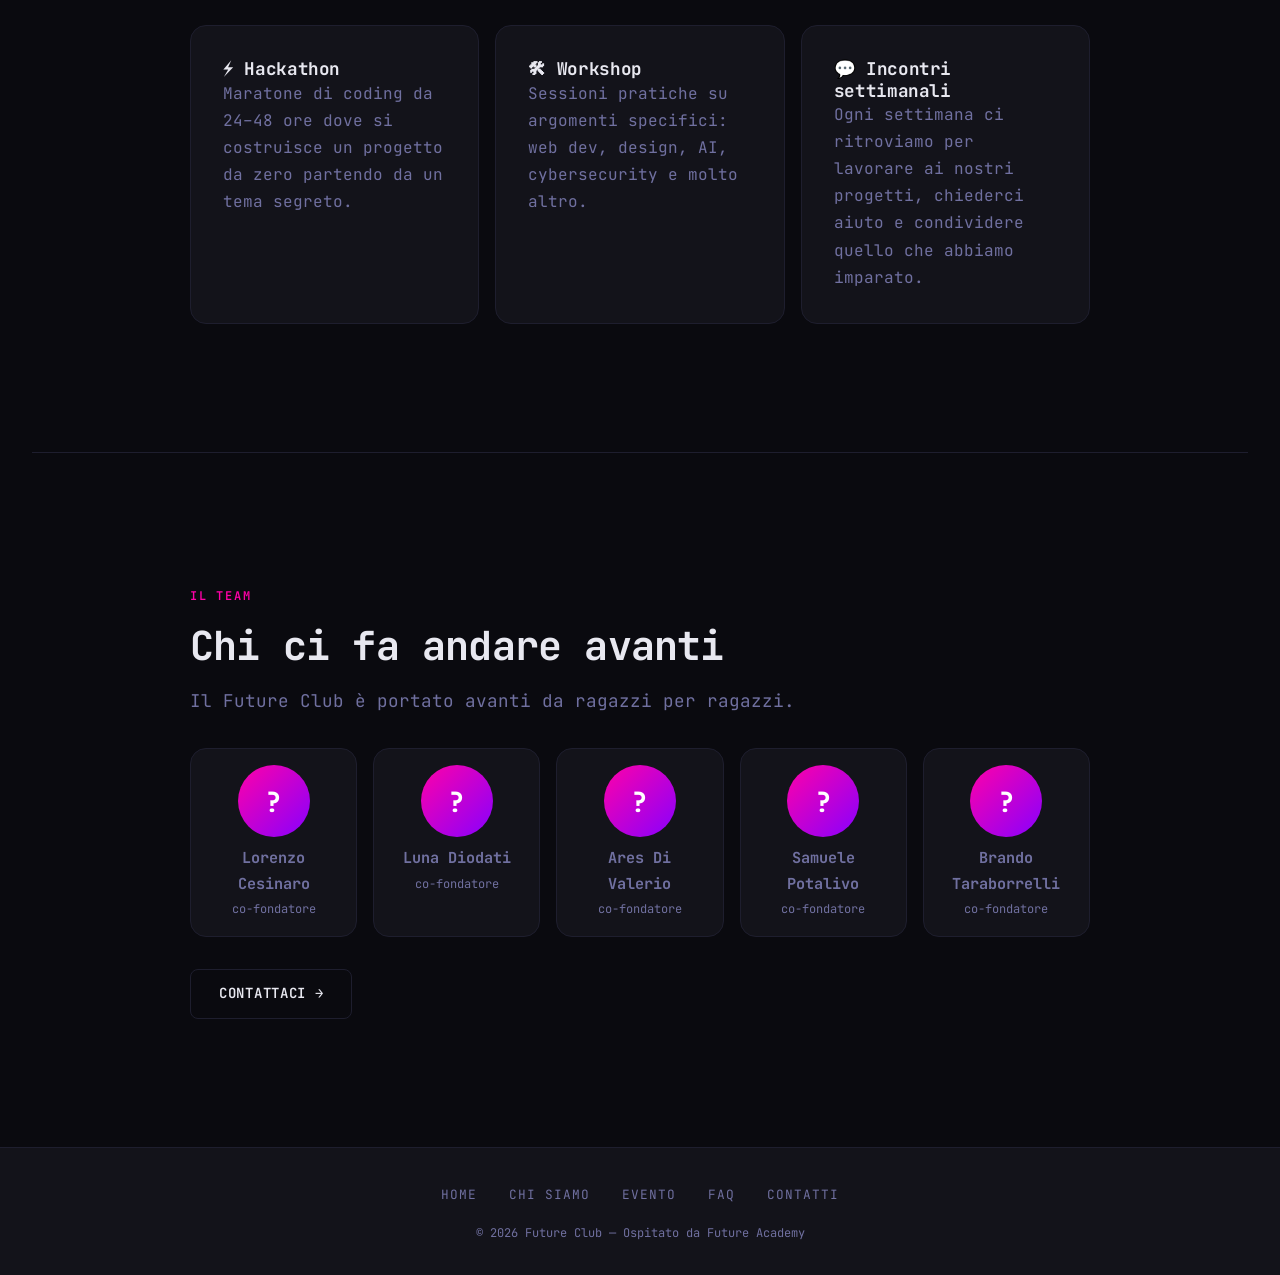
==== commit df63855e: "Merge branch 'test_8' of https://github.com/sbirulillo/club-site into test_8" ====
--- a/chi-siamo.html
+++ b/chi-siamo.html
@@ -1,3 +1,5 @@
+
+
 <!DOCTYPE html>
 <html lang="it">
 <head>
@@ -24,7 +26,7 @@
           Siamo <span class="text-gradient">Future Club</span>
         </h1>
         <p class="section__subtitle fade-in">
-          Un hackclub dove i ragazzi si ritrovano per imparare, costruire
+          Un hackclub dove ragazzi curiosi si ritrovano per imparare, costruire
           e condividere la passione per la tecnologia. Facciamo parte della rete
           globale di <a href="https://hackclub.com" target="_blank" rel="noopener">Hack Club</a>.
         </p>
@@ -118,13 +120,13 @@
             <p class="team-card__name">Lorenzo Cesinaro</p>
             <p class="team-card__role">co-fondatore</p>
           </div>         
-        <div class="team-grid">
+       
           <div class="team-card fade-in">
             <div class="team-card__avatar">?</div>
             <p class="team-card__name">Luna Diodati</p>
             <p class="team-card__role">co-fondatore</p>
           </div>
-        <div class="team-grid">
+      
           <div class="team-card fade-in">
             <div class="team-card__avatar">?</div>
             <p class="team-card__name">Ares Di Valerio</p>
@@ -140,7 +142,8 @@
             <p class="team-card__name">Brando Taraborrelli</p>
             <p class="team-card__role">co-fondatore</p>
           </div>
-
+        
+       </div>
 
         <div style="margin-top: var(--spacing-md);" class="fade-in">
           <a href="contatti.html" class="btn btn-secondary">Contattaci &rarr;</a>
@@ -156,4 +159,4 @@
   <script src="js/animations.js"></script>
 
 </body>
-</html>
+</html>
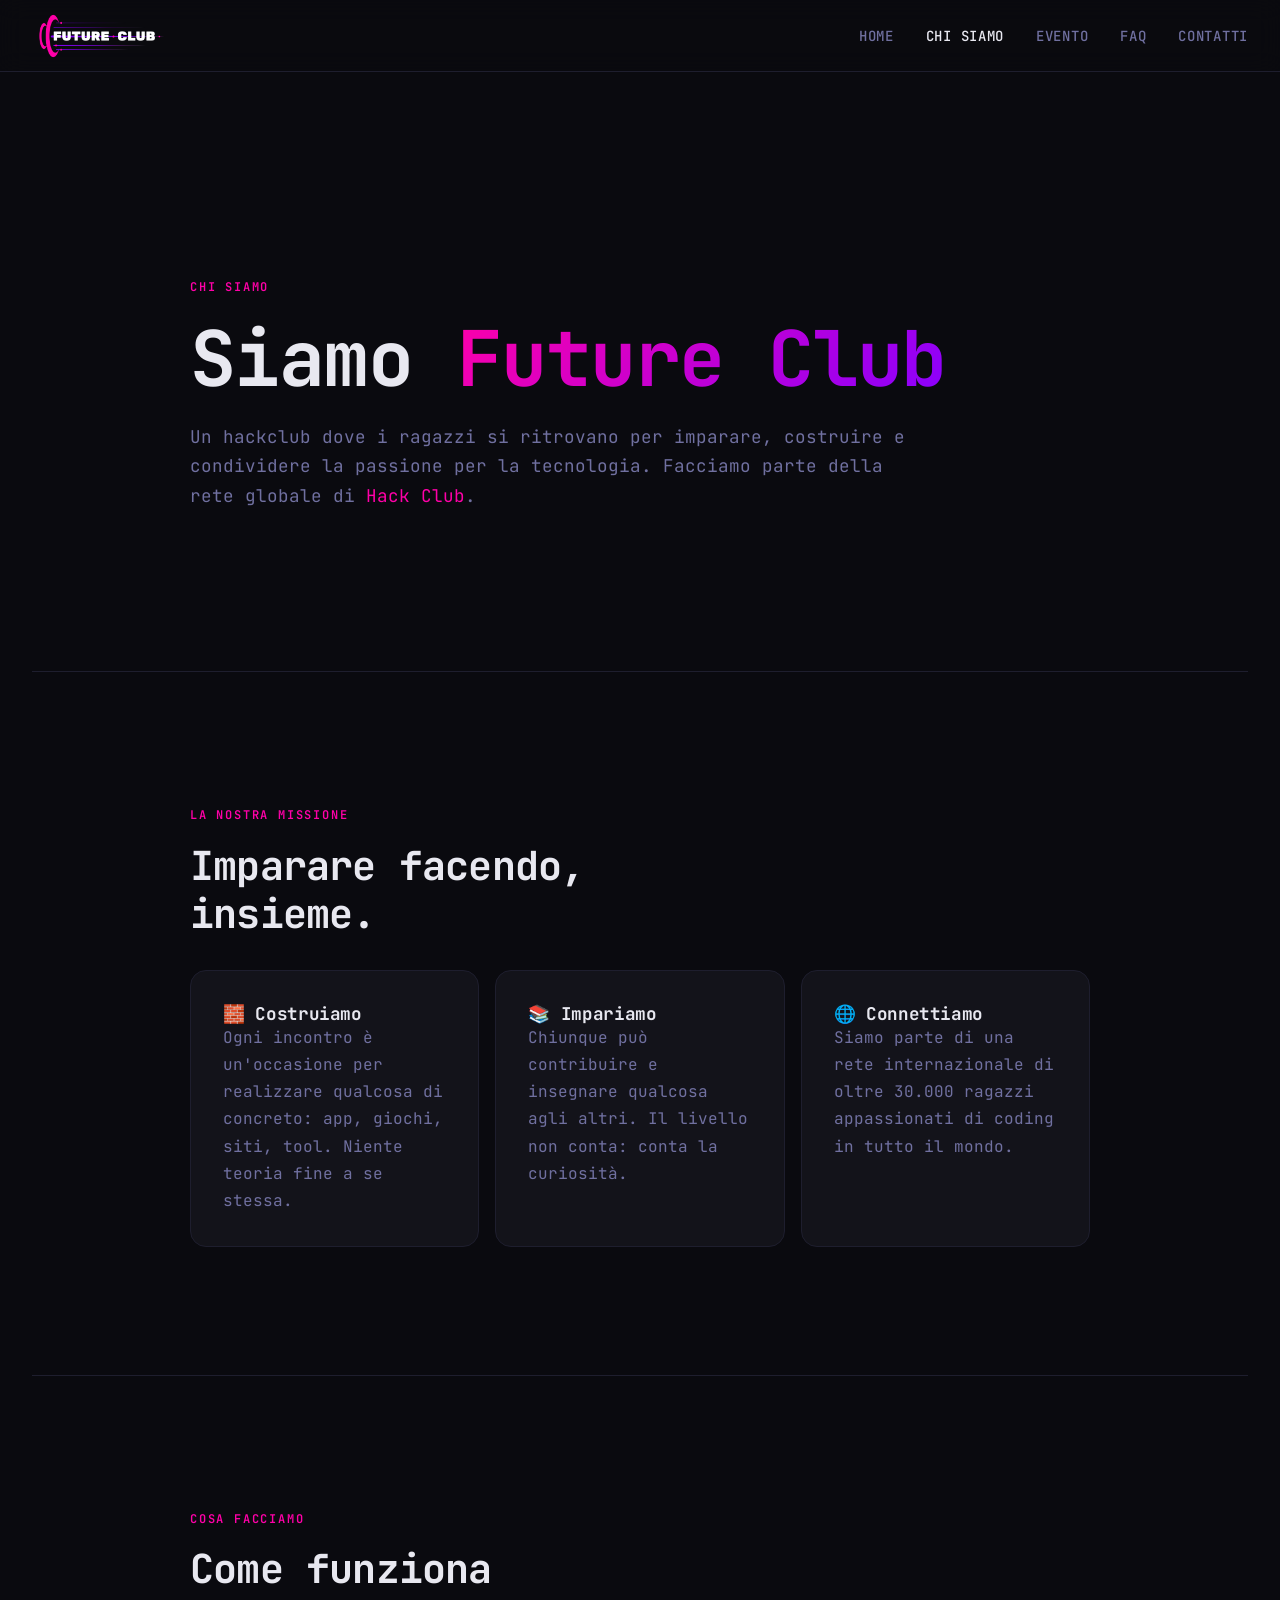
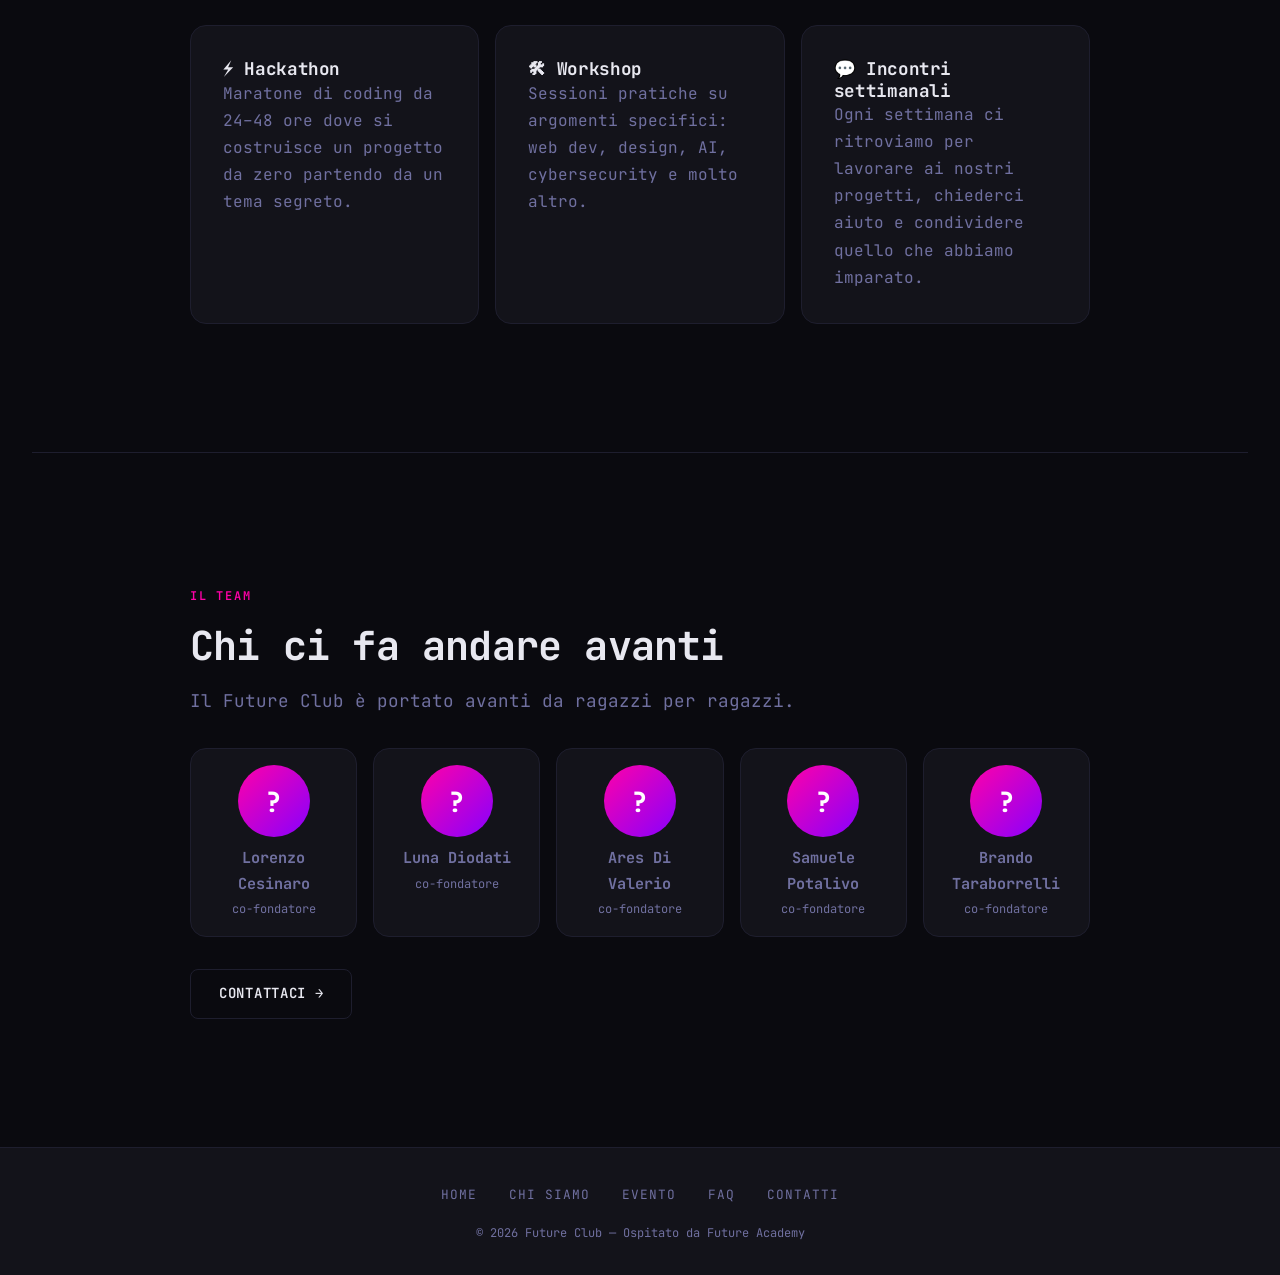
==== commit ab6af71f: "Merge branch 'main' into bbranch" ====
--- a/chi-siamo.html
+++ b/chi-siamo.html
@@ -26,7 +26,7 @@
           Siamo <span class="text-gradient">Future Club</span>
         </h1>
         <p class="section__subtitle fade-in">
-          Un hackclub dove ragazzi curiosi si ritrovano per imparare, costruire
+          Un hackclub dove i ragazzi si ritrovano per imparare, costruire
           e condividere la passione per la tecnologia. Facciamo parte della rete
           globale di <a href="https://hackclub.com" target="_blank" rel="noopener">Hack Club</a>.
         </p>
@@ -120,13 +120,13 @@
             <p class="team-card__name">Lorenzo Cesinaro</p>
             <p class="team-card__role">co-fondatore</p>
           </div>         
-       
+        
           <div class="team-card fade-in">
             <div class="team-card__avatar">?</div>
             <p class="team-card__name">Luna Diodati</p>
             <p class="team-card__role">co-fondatore</p>
           </div>
-      
+        
           <div class="team-card fade-in">
             <div class="team-card__avatar">?</div>
             <p class="team-card__name">Ares Di Valerio</p>
@@ -142,8 +142,9 @@
             <p class="team-card__name">Brando Taraborrelli</p>
             <p class="team-card__role">co-fondatore</p>
           </div>
+
         
-       </div>
+        </div>
 
         <div style="margin-top: var(--spacing-md);" class="fade-in">
           <a href="contatti.html" class="btn btn-secondary">Contattaci &rarr;</a>
@@ -159,4 +160,4 @@
   <script src="js/animations.js"></script>
 
 </body>
-</html>+</html>
--- a/css/global.css
+++ b/css/global.css
@@ -106,7 +106,7 @@
 }
 
 .nav__logo img {
-  height: 36px;
+  height: 80px;
   width: auto;
 }
 
